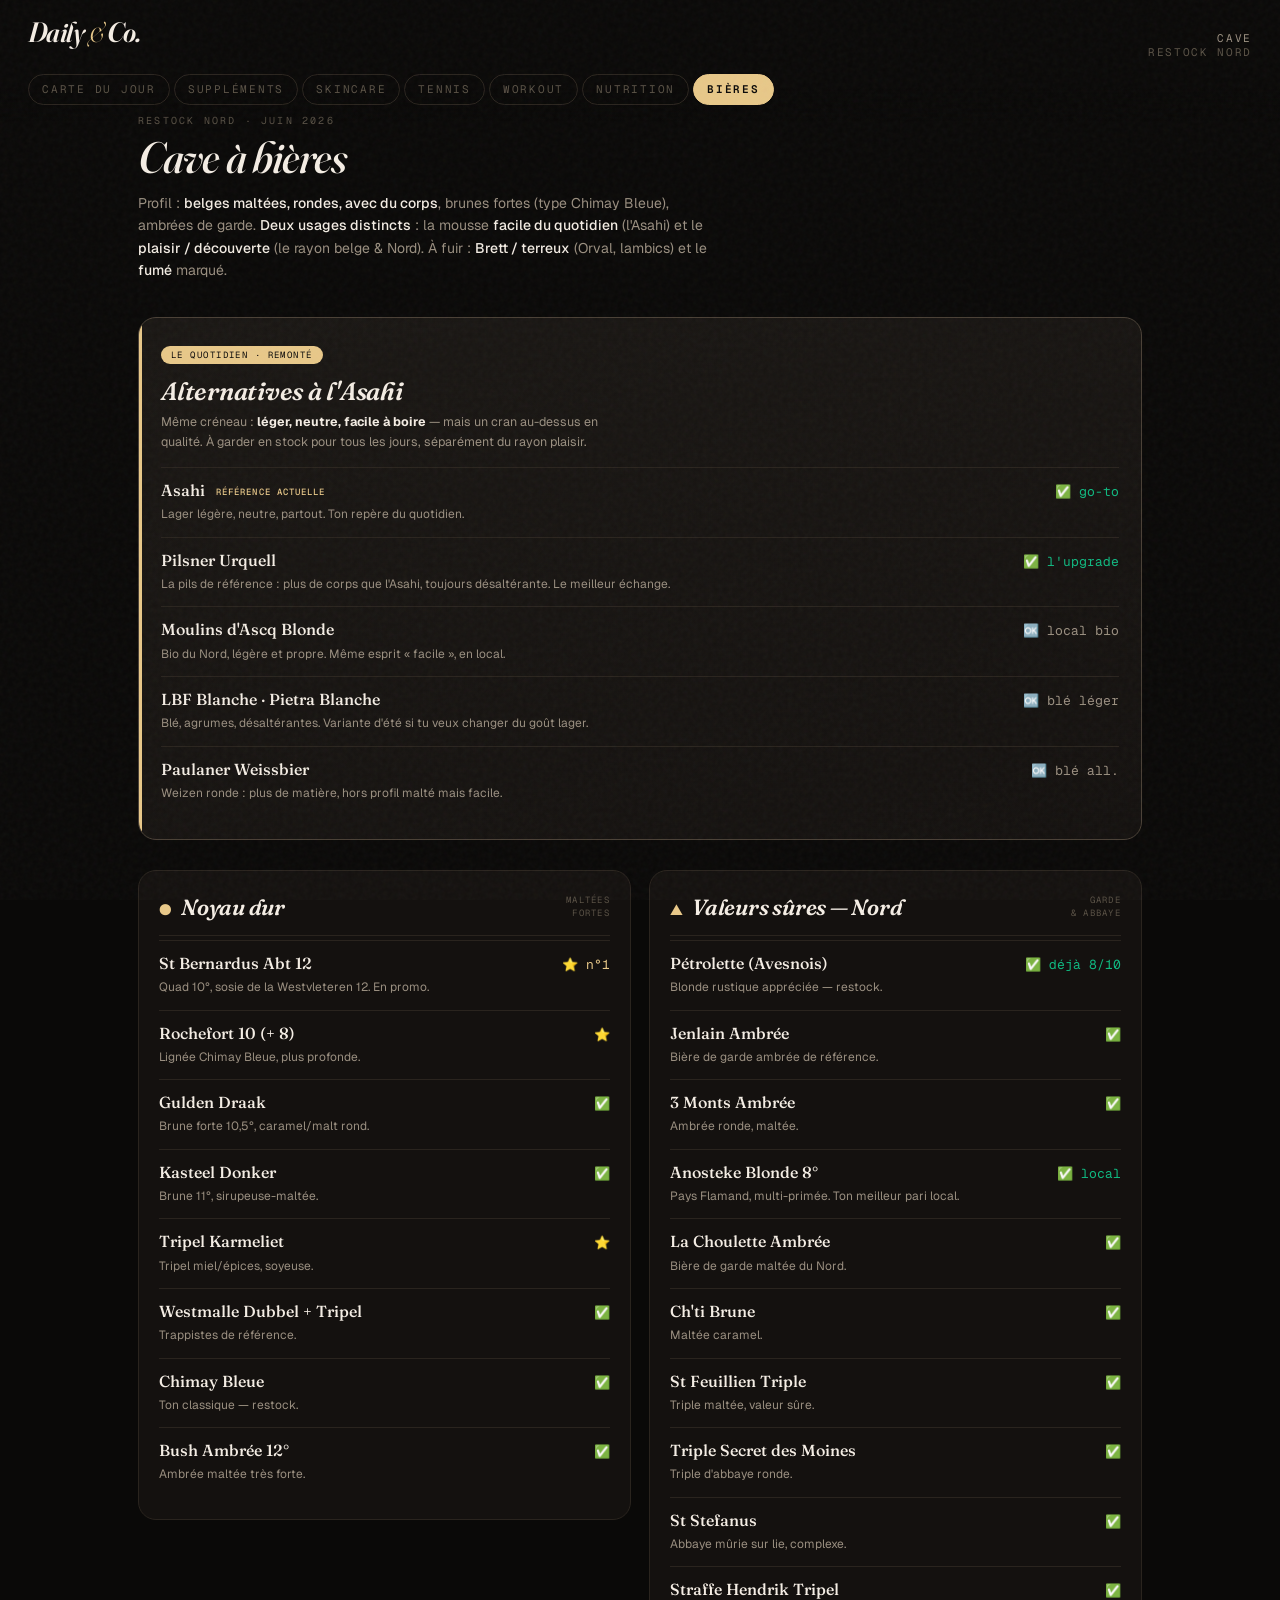
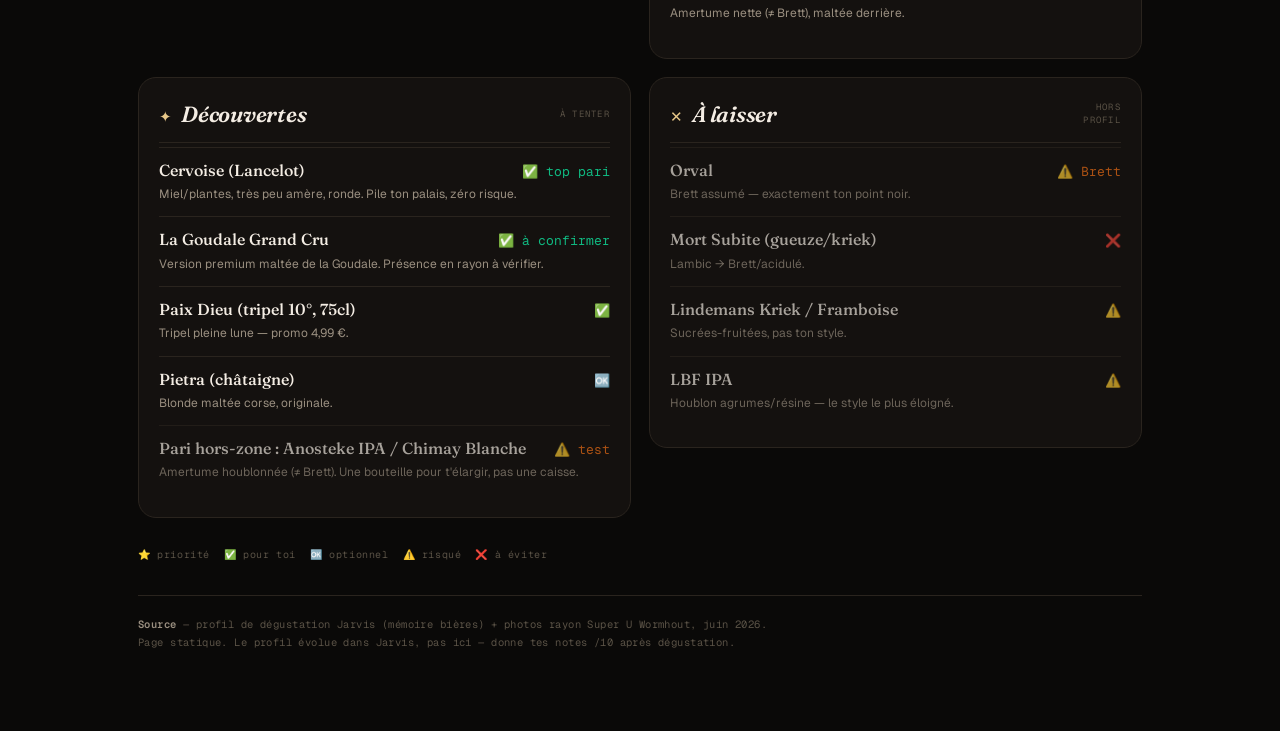
==== bieres.html @ 394b1684 "feat(bieres): page restock Nord + alternatives Asahi en tête Co-Authored-By: Claude Opus 4.8 <norepl" ====
<!DOCTYPE html>
<html lang="fr">
<head>
<meta charset="UTF-8">
<meta name="viewport" content="width=device-width, initial-scale=1.0, maximum-scale=2.0">
<title>Daily — Bières</title>
<link rel="preconnect" href="https://fonts.googleapis.com">
<link rel="preconnect" href="https://fonts.gstatic.com" crossorigin>
<link href="https://fonts.googleapis.com/css2?family=Fraunces:ital,opsz,wght@0,9..144,300..900;1,9..144,300..900&family=Geist:wght@300..700&family=Geist+Mono:wght@400..600&display=swap" rel="stylesheet">
<link rel="stylesheet" href="styles.css">
<style>
  html { scroll-behavior: smooth; }
  body { min-height: 100%; }
  main {
    max-width: 1040px;
    margin: 0 auto;
    padding: calc(var(--topbar-h) + 22px) 18px 80px;
  }

  .page-kicker {
    font-family: 'Geist Mono', monospace;
    font-size: 10px;
    text-transform: uppercase;
    letter-spacing: 0.22em;
    color: var(--ink-faint);
    margin-bottom: 8px;
  }
  .page-title {
    font-family: 'Fraunces', serif;
    font-variation-settings: 'opsz' 144;
    font-weight: 500;
    font-style: italic;
    font-size: clamp(30px, 7vw, 44px);
    line-height: 1.02;
    letter-spacing: -0.02em;
    margin-bottom: 12px;
  }
  .page-intro {
    font-size: 14px;
    line-height: 1.6;
    color: var(--ink-dim);
    max-width: 64ch;
    margin-bottom: 36px;
  }
  .page-intro b { color: var(--ink); font-weight: 500; }

  /* Bloc en vedette — alternatives à l'Asahi (remonté en tête) */
  .feature {
    background: linear-gradient(160deg, var(--bg-panel), var(--bg-elev));
    border: 1px solid var(--rule-bright);
    border-radius: 18px;
    padding: 24px 22px;
    margin-bottom: 30px;
    position: relative;
    overflow: hidden;
  }
  .feature::after {
    content: '';
    position: absolute;
    top: 0; left: 0;
    width: 3px; height: 100%;
    background: var(--accent);
  }
  .feature-flag {
    display: inline-block;
    font-family: 'Geist Mono', monospace;
    font-size: 9px;
    text-transform: uppercase;
    letter-spacing: 0.16em;
    color: var(--bg);
    background: var(--accent);
    border-radius: 999px;
    padding: 3px 10px;
    margin-bottom: 12px;
  }
  .feature-title {
    font-family: 'Fraunces', serif;
    font-style: italic;
    font-weight: 600;
    font-size: 25px;
    letter-spacing: -0.01em;
    margin-bottom: 6px;
  }
  .feature-sub {
    font-size: 12.5px;
    line-height: 1.55;
    color: var(--ink-dim);
    margin-bottom: 16px;
    max-width: 58ch;
  }

  .blocks {
    display: grid;
    grid-template-columns: 1fr;
    gap: 18px;
  }
  @media (min-width: 760px) { .blocks { grid-template-columns: repeat(2, 1fr); align-items: start; } }

  .block {
    background: var(--bg-elev);
    border: 1px solid var(--rule);
    border-radius: 18px;
    padding: 22px 20px;
  }
  .block-head {
    display: flex;
    align-items: baseline;
    gap: 9px;
    padding-bottom: 14px;
    margin-bottom: 4px;
    border-bottom: 1px solid var(--rule);
  }
  .block-icon { color: var(--accent); font-size: 15px; line-height: 1; }
  .block-name {
    font-family: 'Fraunces', serif;
    font-style: italic;
    font-weight: 600;
    font-size: 22px;
    letter-spacing: -0.01em;
  }
  .block-when {
    font-family: 'Geist Mono', monospace;
    font-size: 9px;
    text-transform: uppercase;
    letter-spacing: 0.14em;
    color: var(--ink-faint);
    margin-left: auto;
    text-align: right;
    line-height: 1.4;
    align-self: center;
  }

  .beer { padding: 13px 0; border-top: 1px solid var(--rule); }
  .beer:first-of-type { border-top: none; }
  .beer-top {
    display: flex;
    align-items: baseline;
    justify-content: space-between;
    gap: 10px;
  }
  .beer-name {
    font-family: 'Fraunces', serif;
    font-weight: 500;
    font-size: 16px;
    line-height: 1.2;
  }
  .beer-name .ref {
    font-family: 'Geist Mono', monospace;
    font-size: 9px;
    text-transform: uppercase;
    letter-spacing: 0.12em;
    color: var(--accent);
    margin-left: 7px;
    vertical-align: middle;
  }
  .verdict {
    font-family: 'Geist Mono', monospace;
    font-size: 13px;
    white-space: nowrap;
    flex-shrink: 0;
  }
  .v-star { color: var(--accent); }
  .v-yes  { color: #10b981; }
  .v-ok   { color: var(--ink-dim); }
  .v-risk { color: #f97316; }
  .v-no   { color: var(--tension); }
  .beer-note {
    margin-top: 6px;
    font-size: 12px;
    line-height: 1.45;
    color: var(--ink-dim);
  }
  .beer.dim { opacity: 0.66; }

  .legend {
    display: flex;
    flex-wrap: wrap;
    gap: 14px;
    margin: 30px 0 4px;
    font-family: 'Geist Mono', monospace;
    font-size: 10px;
    letter-spacing: 0.06em;
    color: var(--ink-faint);
  }
  .legend span { white-space: nowrap; }

  .footnote {
    margin-top: 34px;
    padding-top: 20px;
    border-top: 1px solid var(--rule);
    font-family: 'Geist Mono', monospace;
    font-size: 10.5px;
    line-height: 1.7;
    color: var(--ink-faint);
    letter-spacing: 0.04em;
  }
  .footnote b { color: var(--ink-dim); font-weight: 600; }
</style>
</head>
<body>

<header>
  <div class="topline">
    <div class="masthead">Daily <span class="amp">&amp;</span> Co.</div>
    <div class="date-line">Cave<br><span class="meta">restock Nord</span></div>
  </div>
  <nav class="tabs">
    <a class="tab" href="index.html">Carte du jour</a>
    <a class="tab" href="supplements.html">Suppléments</a>
    <a class="tab" href="skincare.html">Skincare</a>
    <a class="tab" href="tennis.html">Tennis</a>
    <a class="tab" href="workout.html">Workout</a>
    <a class="tab" href="nutrition.html">Nutrition</a>
    <a class="tab active" href="bieres.html">Bières</a>
  </nav>
</header>

<main>
  <div class="page-kicker">Restock Nord · juin 2026</div>
  <h1 class="page-title">Cave à bières</h1>
  <p class="page-intro">
    Profil&nbsp;: <b>belges maltées, rondes, avec du corps</b>, brunes fortes (type Chimay Bleue),
    ambrées de garde. <b>Deux usages distincts</b>&nbsp;: la mousse <b>facile du quotidien</b>
    (l'Asahi) et le <b>plaisir / découverte</b> (le rayon belge &amp; Nord).
    À fuir&nbsp;: <b>Brett / terreux</b> (Orval, lambics) et le <b>fumé</b> marqué.
  </p>

  <!-- VEDETTE — alternatives à l'Asahi -->
  <section class="feature">
    <span class="feature-flag">Le quotidien · remonté</span>
    <div class="feature-title">Alternatives à l'Asahi</div>
    <p class="feature-sub">
      Même créneau&nbsp;: <b style="color:var(--ink)">léger, neutre, facile à boire</b> — mais un cran
      au-dessus en qualité. À garder en stock pour tous les jours, séparément du rayon plaisir.
    </p>

    <div class="beer">
      <div class="beer-top"><span class="beer-name">Asahi <span class="ref">référence actuelle</span></span><span class="verdict v-yes">✅ go-to</span></div>
      <div class="beer-note">Lager légère, neutre, partout. Ton repère du quotidien.</div>
    </div>
    <div class="beer">
      <div class="beer-top"><span class="beer-name">Pilsner Urquell</span><span class="verdict v-yes">✅ l'upgrade</span></div>
      <div class="beer-note">La pils de référence&nbsp;: plus de corps que l'Asahi, toujours désaltérante. Le meilleur échange.</div>
    </div>
    <div class="beer">
      <div class="beer-top"><span class="beer-name">Moulins d'Ascq Blonde</span><span class="verdict v-ok">🆗 local bio</span></div>
      <div class="beer-note">Bio du Nord, légère et propre. Même esprit «&nbsp;facile&nbsp;», en local.</div>
    </div>
    <div class="beer">
      <div class="beer-top"><span class="beer-name">LBF Blanche · Pietra Blanche</span><span class="verdict v-ok">🆗 blé léger</span></div>
      <div class="beer-note">Blé, agrumes, désaltérantes. Variante d'été si tu veux changer du goût lager.</div>
    </div>
    <div class="beer">
      <div class="beer-top"><span class="beer-name">Paulaner Weissbier</span><span class="verdict v-ok">🆗 blé all.</span></div>
      <div class="beer-note">Weizen ronde&nbsp;: plus de matière, hors profil malté mais facile.</div>
    </div>
  </section>

  <div class="blocks">

    <!-- NOYAU DUR -->
    <section class="block">
      <div class="block-head">
        <span class="block-icon">●</span>
        <span class="block-name">Noyau dur</span>
        <span class="block-when">maltées<br>fortes</span>
      </div>
      <div class="beer">
        <div class="beer-top"><span class="beer-name">St Bernardus Abt 12</span><span class="verdict v-star">⭐ n°1</span></div>
        <div class="beer-note">Quad 10°, sosie de la Westvleteren 12. En promo.</div>
      </div>
      <div class="beer">
        <div class="beer-top"><span class="beer-name">Rochefort 10 (+ 8)</span><span class="verdict v-star">⭐</span></div>
        <div class="beer-note">Lignée Chimay Bleue, plus profonde.</div>
      </div>
      <div class="beer">
        <div class="beer-top"><span class="beer-name">Gulden Draak</span><span class="verdict v-yes">✅</span></div>
        <div class="beer-note">Brune forte 10,5°, caramel/malt rond.</div>
      </div>
      <div class="beer">
        <div class="beer-top"><span class="beer-name">Kasteel Donker</span><span class="verdict v-yes">✅</span></div>
        <div class="beer-note">Brune 11°, sirupeuse-maltée.</div>
      </div>
      <div class="beer">
        <div class="beer-top"><span class="beer-name">Tripel Karmeliet</span><span class="verdict v-star">⭐</span></div>
        <div class="beer-note">Tripel miel/épices, soyeuse.</div>
      </div>
      <div class="beer">
        <div class="beer-top"><span class="beer-name">Westmalle Dubbel + Tripel</span><span class="verdict v-yes">✅</span></div>
        <div class="beer-note">Trappistes de référence.</div>
      </div>
      <div class="beer">
        <div class="beer-top"><span class="beer-name">Chimay Bleue</span><span class="verdict v-yes">✅</span></div>
        <div class="beer-note">Ton classique — restock.</div>
      </div>
      <div class="beer">
        <div class="beer-top"><span class="beer-name">Bush Ambrée 12°</span><span class="verdict v-yes">✅</span></div>
        <div class="beer-note">Ambrée maltée très forte.</div>
      </div>
    </section>

    <!-- VALEURS SURES NORD -->
    <section class="block">
      <div class="block-head">
        <span class="block-icon">▲</span>
        <span class="block-name">Valeurs sûres — Nord</span>
        <span class="block-when">garde<br>&amp; abbaye</span>
      </div>
      <div class="beer">
        <div class="beer-top"><span class="beer-name">Pétrolette (Avesnois)</span><span class="verdict v-yes">✅ déjà 8/10</span></div>
        <div class="beer-note">Blonde rustique appréciée — restock.</div>
      </div>
      <div class="beer">
        <div class="beer-top"><span class="beer-name">Jenlain Ambrée</span><span class="verdict v-yes">✅</span></div>
        <div class="beer-note">Bière de garde ambrée de référence.</div>
      </div>
      <div class="beer">
        <div class="beer-top"><span class="beer-name">3 Monts Ambrée</span><span class="verdict v-yes">✅</span></div>
        <div class="beer-note">Ambrée ronde, maltée.</div>
      </div>
      <div class="beer">
        <div class="beer-top"><span class="beer-name">Anosteke Blonde 8°</span><span class="verdict v-yes">✅ local</span></div>
        <div class="beer-note">Pays Flamand, multi-primée. Ton meilleur pari local.</div>
      </div>
      <div class="beer">
        <div class="beer-top"><span class="beer-name">La Choulette Ambrée</span><span class="verdict v-yes">✅</span></div>
        <div class="beer-note">Bière de garde maltée du Nord.</div>
      </div>
      <div class="beer">
        <div class="beer-top"><span class="beer-name">Ch'ti Brune</span><span class="verdict v-yes">✅</span></div>
        <div class="beer-note">Maltée caramel.</div>
      </div>
      <div class="beer">
        <div class="beer-top"><span class="beer-name">St Feuillien Triple</span><span class="verdict v-yes">✅</span></div>
        <div class="beer-note">Triple maltée, valeur sûre.</div>
      </div>
      <div class="beer">
        <div class="beer-top"><span class="beer-name">Triple Secret des Moines</span><span class="verdict v-yes">✅</span></div>
        <div class="beer-note">Triple d'abbaye ronde.</div>
      </div>
      <div class="beer">
        <div class="beer-top"><span class="beer-name">St Stefanus</span><span class="verdict v-yes">✅</span></div>
        <div class="beer-note">Abbaye mûrie sur lie, complexe.</div>
      </div>
      <div class="beer">
        <div class="beer-top"><span class="beer-name">Straffe Hendrik Tripel</span><span class="verdict v-yes">✅</span></div>
        <div class="beer-note">Amertume nette (≠ Brett), maltée derrière.</div>
      </div>
    </section>

    <!-- DECOUVERTES -->
    <section class="block">
      <div class="block-head">
        <span class="block-icon">✦</span>
        <span class="block-name">Découvertes</span>
        <span class="block-when">à tenter</span>
      </div>
      <div class="beer">
        <div class="beer-top"><span class="beer-name">Cervoise (Lancelot)</span><span class="verdict v-yes">✅ top pari</span></div>
        <div class="beer-note">Miel/plantes, très peu amère, ronde. Pile ton palais, zéro risque.</div>
      </div>
      <div class="beer">
        <div class="beer-top"><span class="beer-name">La Goudale Grand Cru</span><span class="verdict v-yes">✅ à confirmer</span></div>
        <div class="beer-note">Version premium maltée de la Goudale. Présence en rayon à vérifier.</div>
      </div>
      <div class="beer">
        <div class="beer-top"><span class="beer-name">Paix Dieu (tripel 10°, 75cl)</span><span class="verdict v-yes">✅</span></div>
        <div class="beer-note">Tripel pleine lune — promo 4,99&nbsp;€.</div>
      </div>
      <div class="beer">
        <div class="beer-top"><span class="beer-name">Pietra (châtaigne)</span><span class="verdict v-ok">🆗</span></div>
        <div class="beer-note">Blonde maltée corse, originale.</div>
      </div>
      <div class="beer dim">
        <div class="beer-top"><span class="beer-name">Pari hors-zone&nbsp;: Anosteke IPA / Chimay Blanche</span><span class="verdict v-risk">⚠️ test</span></div>
        <div class="beer-note">Amertume houblonnée (≠ Brett). Une bouteille pour t'élargir, pas une caisse.</div>
      </div>
    </section>

    <!-- A EVITER -->
    <section class="block">
      <div class="block-head">
        <span class="block-icon">✕</span>
        <span class="block-name">À laisser</span>
        <span class="block-when">hors<br>profil</span>
      </div>
      <div class="beer dim">
        <div class="beer-top"><span class="beer-name">Orval</span><span class="verdict v-risk">⚠️ Brett</span></div>
        <div class="beer-note">Brett assumé — exactement ton point noir.</div>
      </div>
      <div class="beer dim">
        <div class="beer-top"><span class="beer-name">Mort Subite (gueuze/kriek)</span><span class="verdict v-no">❌</span></div>
        <div class="beer-note">Lambic → Brett/acidulé.</div>
      </div>
      <div class="beer dim">
        <div class="beer-top"><span class="beer-name">Lindemans Kriek / Framboise</span><span class="verdict v-risk">⚠️</span></div>
        <div class="beer-note">Sucrées-fruitées, pas ton style.</div>
      </div>
      <div class="beer dim">
        <div class="beer-top"><span class="beer-name">LBF IPA</span><span class="verdict v-risk">⚠️</span></div>
        <div class="beer-note">Houblon agrumes/résine — le style le plus éloigné.</div>
      </div>
    </section>

  </div>

  <div class="legend">
    <span><b style="color:var(--accent)">⭐</b> priorité</span>
    <span><b style="color:#10b981">✅</b> pour toi</span>
    <span><b style="color:var(--ink-dim)">🆗</b> optionnel</span>
    <span><b style="color:#f97316">⚠️</b> risqué</span>
    <span><b style="color:var(--tension)">❌</b> à éviter</span>
  </div>

  <p class="footnote">
    <b>Source</b> — profil de dégustation Jarvis (mémoire bières) + photos rayon Super U Wormhout, juin 2026.<br>
    Page statique. Le profil évolue dans Jarvis, pas ici — donne tes notes /10 après dégustation.
  </p>
</main>

</body>
</html>
---- styles.css ----
/* ============================================================
   Daily & Co. — design tokens partagés (carte / suppléments / skincare)
   Identité : éditorial sombre, accent doré, grain papier.
   ============================================================ */
:root {
  --bg: #0a0908;
  --bg-elev: #14110f;
  --bg-panel: #1a1714;
  --ink: #f4ede4;
  --ink-dim: #9a8f80;
  --ink-faint: #5a5246;
  --rule: #2a241e;
  --rule-bright: #4a4036;
  --accent: #e8c889;
  --tension: #ef4444;

  /* couleurs thématiques (carte des news) */
  --t-geopol: #ef4444;
  --t-finance: #eab308;
  --t-tech: #06b6d4;
  --t-learn: #6366f1;
  --t-sante: #f97316;
  --t-climat: #10b981;
  --t-sciences: #14b8a6;

  --topbar-h: 92px;
}

* { box-sizing: border-box; margin: 0; padding: 0; }

body {
  background: var(--bg);
  color: var(--ink);
  font-family: 'Geist', -apple-system, sans-serif;
  font-weight: 400;
  -webkit-font-smoothing: antialiased;
  overscroll-behavior: none;
}

/* Grain overlay — texture papier sur toutes les pages */
body::before {
  content: '';
  position: fixed;
  inset: 0;
  pointer-events: none;
  z-index: 1000;
  opacity: 0.04;
  background-image: url("data:image/svg+xml,%3Csvg viewBox='0 0 200 200' xmlns='http://www.w3.org/2000/svg'%3E%3Cfilter id='n'%3E%3CfeTurbulence type='fractalNoise' baseFrequency='0.9' numOctaves='3'/%3E%3C/filter%3E%3Crect width='100%25' height='100%25' filter='url(%23n)'/%3E%3C/svg%3E");
}

/* ============================================================
   HEADER + barre d'onglets (fixés en haut)
   ============================================================ */
header {
  position: fixed;
  top: 0; left: 0; right: 0;
  z-index: 20;
  background: linear-gradient(to bottom, var(--bg) 72%, transparent);
  padding: 12px 16px 14px;
}

.topline {
  display: flex;
  align-items: baseline;
  justify-content: space-between;
  gap: 12px;
}

.masthead {
  font-family: 'Fraunces', serif;
  font-variation-settings: 'opsz' 144;
  font-weight: 600;
  font-style: italic;
  font-size: 22px;
  letter-spacing: -0.02em;
  line-height: 1;
}
.masthead .amp { color: var(--accent); font-weight: 300; }

.date-line {
  font-family: 'Geist Mono', monospace;
  font-size: 10px;
  color: var(--ink-dim);
  text-transform: uppercase;
  letter-spacing: 0.15em;
  text-align: right;
  line-height: 1.3;
}
.date-line .meta { color: var(--ink-faint); }

/* Onglets */
.tabs {
  display: flex;
  gap: 4px;
  margin-top: 12px;
  overflow-x: auto;
  scrollbar-width: none;
}
.tabs::-webkit-scrollbar { display: none; }
.tab {
  font-family: 'Geist Mono', monospace;
  font-size: 10.5px;
  text-transform: uppercase;
  letter-spacing: 0.16em;
  color: var(--ink-faint);
  text-decoration: none;
  padding: 7px 13px 8px;
  border: 1px solid var(--rule);
  border-radius: 999px;
  white-space: nowrap;
  transition: color .15s, border-color .15s, background .15s;
}
.tab:hover { color: var(--ink); border-color: var(--rule-bright); }
.tab.active {
  color: var(--bg);
  background: var(--accent);
  border-color: var(--accent);
  font-weight: 600;
}

@media (min-width: 720px) {
  header { padding: 18px 28px 16px; }
  .masthead { font-size: 28px; }
  .date-line { font-size: 11px; }
  .tabs { margin-top: 14px; }
  .tab { font-size: 11px; }
}
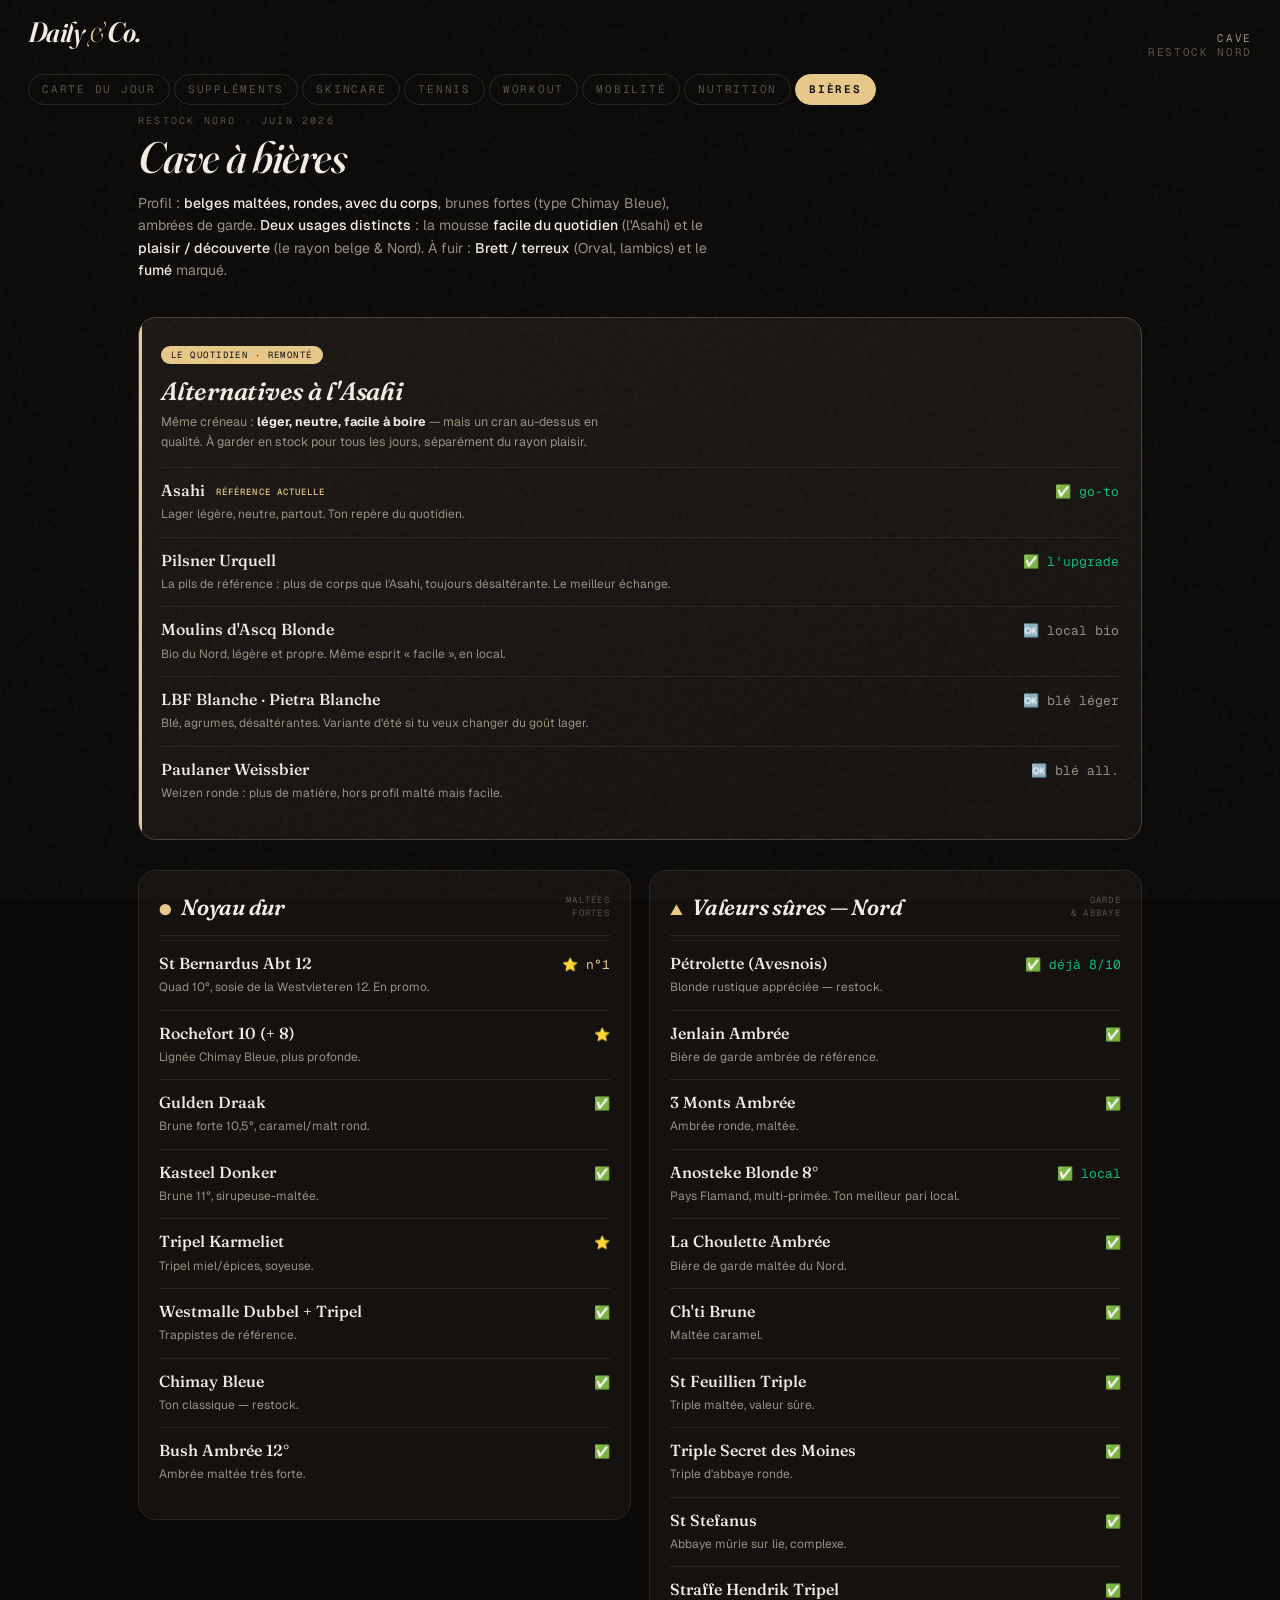
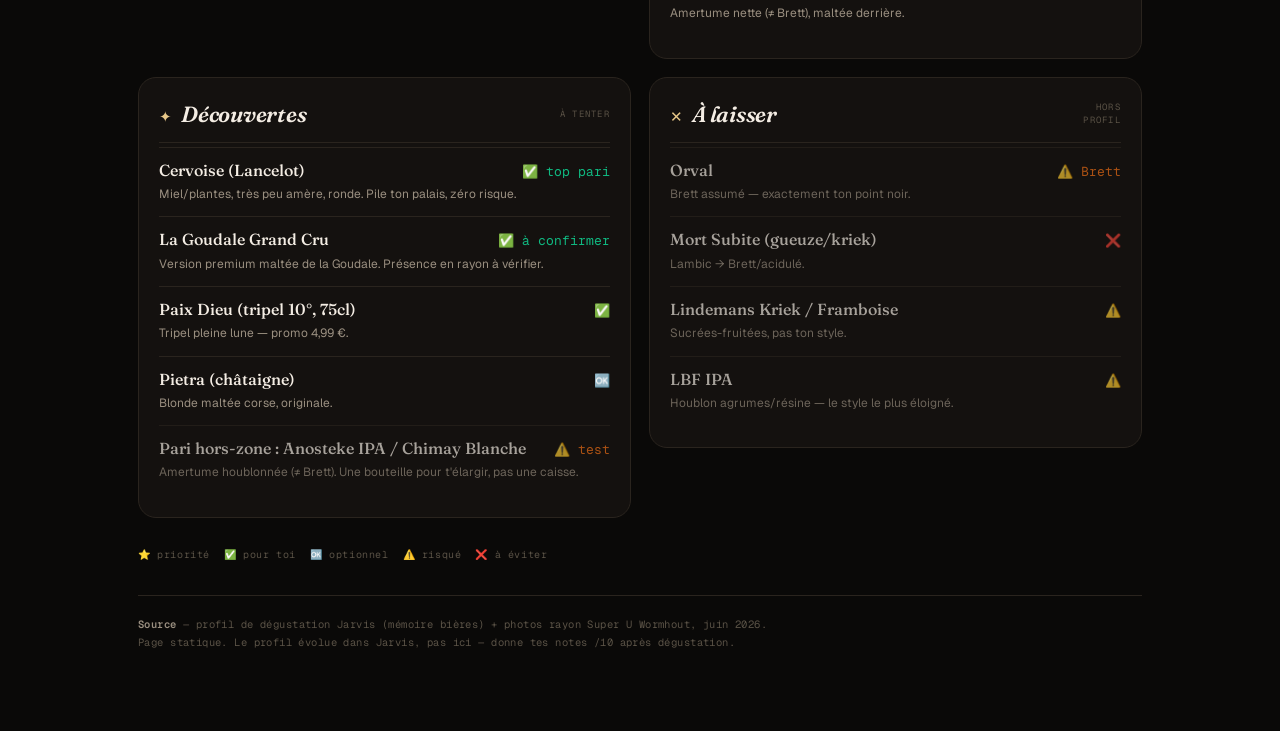
==== commit 5ea4f771: "feat(mobilite): nouvel onglet — bilan mobilite, baseline en 8 mesures bilaterales Objectif declare l" ====
--- a/bieres.html
+++ b/bieres.html
@@ -210,6 +210,7 @@
     <a class="tab" href="skincare.html">Skincare</a>
     <a class="tab" href="tennis.html">Tennis</a>
     <a class="tab" href="workout.html">Workout</a>
+    <a class="tab" href="mobilite.html">Mobilité</a>
     <a class="tab" href="nutrition.html">Nutrition</a>
     <a class="tab active" href="bieres.html">Bières</a>
   </nav>
